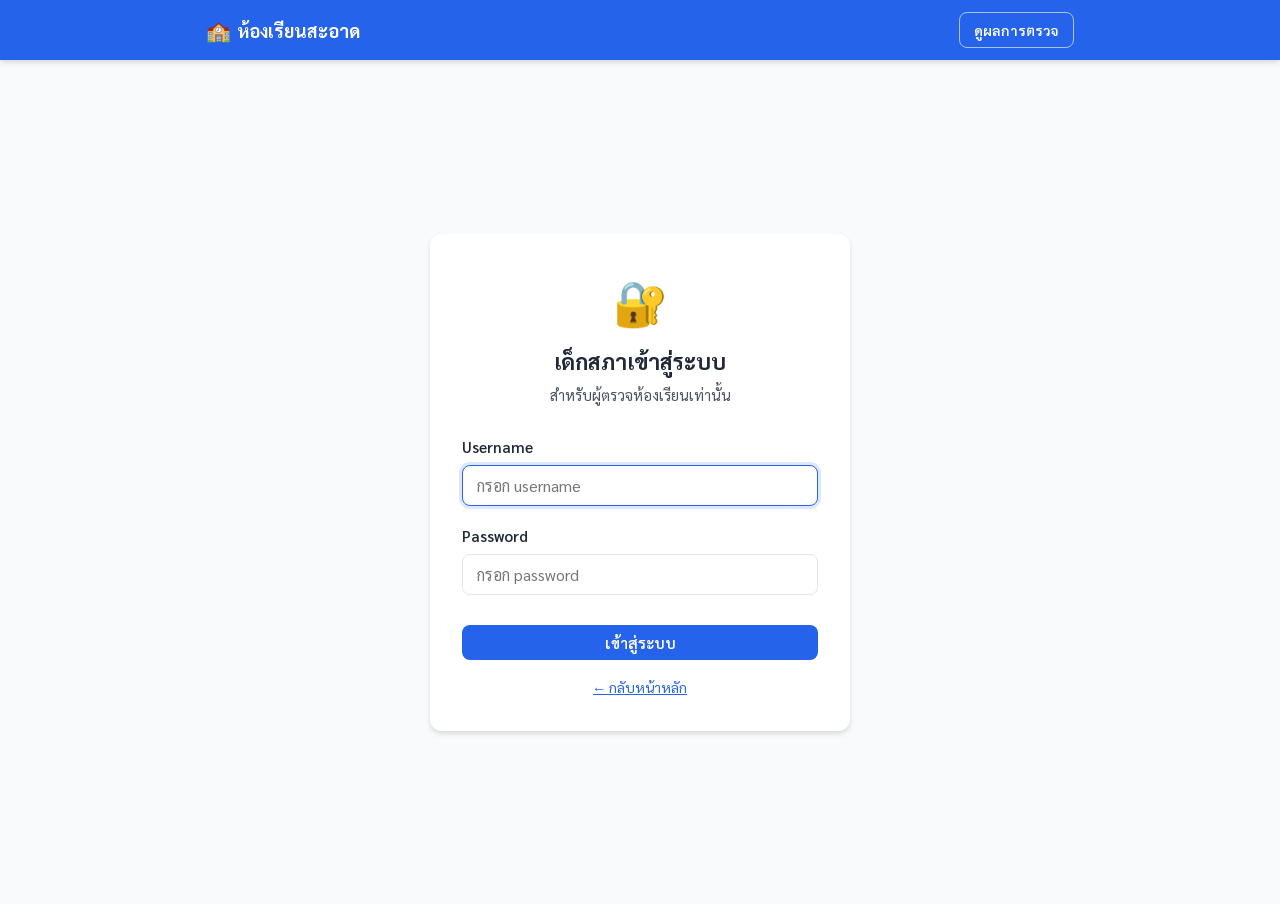
==== input.html @ e8025810 "Create input.html" ====
<!DOCTYPE html>
<html lang="th">
<head>
  <meta charset="UTF-8" />
  <meta name="viewport" content="width=device-width, initial-scale=1.0" />
  <title>คีย์คะแนน — ห้องเรียนสะอาด</title>
  <link rel="preconnect" href="https://fonts.googleapis.com" />
  <link rel="preconnect" href="https://fonts.gstatic.com" crossorigin />
  <link href="https://fonts.googleapis.com/css2?family=Sarabun:wght@400;500;600;700&display=swap" rel="stylesheet" />
  <link rel="stylesheet" href="css/style.css" />
  <style>
    .score-label-num {
      display      : inline-flex;
      align-items  : center;
      justify-content: center;
      width        : 1.5rem;
      height       : 1.5rem;
      background   : var(--primary);
      color        : var(--white);
      border-radius: 50%;
      font-size    : .75rem;
      font-weight  : 700;
      margin-right : .375rem;
      flex-shrink  : 0;
    }
    .criteria-name {
      display    : flex;
      align-items: center;
    }
    .total-display {
      font-size  : 2rem;
      font-weight: 700;
      color      : var(--primary);
      line-height: 1;
    }
    .total-max {
      font-size: 1rem;
      color    : var(--gray-400);
    }
    .section-header {
      display        : flex;
      align-items    : center;
      justify-content: space-between;
      margin-bottom  : 1rem;
    }
  </style>
</head>
<body>

  <!-- ── Navbar ─────────────────────────────────────────── -->
  <nav class="navbar">
    <div class="container">
      <a href="index.html" class="navbar-brand">
        <span>🏫</span>ห้องเรียนสะอาด
      </a>
      <div class="navbar-menu">
        <span class="navbar-user" id="display-name"></span>
        <button class="btn btn-ghost btn-sm" onclick="logout()">ออกจากระบบ</button>
      </div>
    </div>
  </nav>

  <!-- ── Main ───────────────────────────────────────────── -->
  <main class="container" style="padding: 1.5rem 1rem 3rem;">

    <!-- ── ส่วนเลือกวันและห้อง ──────────────────────────── -->
    <div class="card mb-4">
      <div class="card-title">📅 เลือกวันที่และห้องเรียน</div>

      <div style="display: grid; grid-template-columns: 1fr 1fr; gap: 1rem;">
        <!-- วันที่ -->
        <div class="form-group" style="margin-bottom: 0;">
          <label class="form-label" for="input-date">วันที่ตรวจ</label>
          <input type="date" id="input-date" class="form-control" />
        </div>

        <!-- ห้องเรียน -->
        <div class="form-group" style="margin-bottom: 0;">
          <label class="form-label" for="input-room">ห้องเรียน</label>
          <select id="input-room" class="form-control">
            <option value="">— เลือกห้อง —</option>
          </select>
        </div>
      </div>

      <button class="btn btn-outline mt-3" id="btn-load" style="width:100%;">
        🔍 โหลดข้อมูล / เริ่มคีย์ใหม่
      </button>
    </div>

    <!-- ── ส่วนคีย์คะแนน (ซ่อนไว้ก่อน) ─────────────────── -->
    <div id="score-section" class="hidden">

      <!-- Alert -->
      <div id="alert" class="alert hidden"></div>

      <div class="card mb-4">
        <div class="section-header">
          <div class="card-title" style="margin-bottom:0; border:none; padding:0;">
            📝 กรอกคะแนนแต่ละหัวข้อ
          </div>
          <!-- แสดงคะแนนรวม real-time -->
          <div style="text-align:right;">
            <div class="total-display" id="total-display">0</div>
            <div class="total-max">/ 21 คะแนน</div>
          </div>
        </div>

        <!-- badge แจ้งว่าเป็นข้อมูลใหม่หรือแก้ไข -->
        <div id="mode-badge" class="alert alert-warning hidden" style="margin-bottom:1rem;"></div>

        <div style="overflow-x: auto;">
          <table class="score-table">
            <thead>
              <tr>
                <th style="width:50%;">หัวข้อ</th>
                <th style="width:50%;">คะแนน (0–3)</th>
              </tr>
            </thead>
            <tbody id="criteria-tbody"></tbody>
            <!-- row คะแนนรวม -->
            <tfoot>
              <tr class="score-total-row">
                <td><strong>คะแนนรวม</strong></td>
                <td><strong id="total-display-foot">0</strong> / 21</td>
              </tr>
            </tfoot>
          </table>
        </div>
      </div>

      <!-- ปุ่ม Save -->
      <div style="display:flex; gap:.75rem; flex-wrap:wrap;">
        <button class="btn btn-success" id="btn-save" style="flex:1;">
          💾 บันทึกคะแนน
        </button>
        <button class="btn btn-outline" id="btn-reset" style="flex:1;">
          🔄 ล้างข้อมูล
        </button>
      </div>

    </div>

    <!-- ── Loading spinner ────────────────────────────────── -->
    <div id="loading" class="spinner-wrap hidden">
      <div class="spinner"></div>
      <span>กำลังโหลด...</span>
    </div>

  </main>

  <!-- ── Scripts ─────────────────────────────────────────── -->
  <script src="js/config.js"></script>
  <script src="js/auth.js"></script>
  <script src="js/api.js"></script>
  <script>
    // ── ตรวจสอบ login ────────────────────────────────────
    const session = requireLogin();
    if (session) {
      document.getElementById('display-name').textContent = session.display_name;
    }

    // ── Elements ──────────────────────────────────────────
    const inputDate    = document.getElementById('input-date');
    const inputRoom    = document.getElementById('input-room');
    const btnLoad      = document.getElementById('btn-load');
    const btnSave      = document.getElementById('btn-save');
    const btnReset     = document.getElementById('btn-reset');
    const scoreSection = document.getElementById('score-section');
    const criteriaTbody= document.getElementById('criteria-tbody');
    const alertEl      = document.getElementById('alert');
    const loadingEl    = document.getElementById('loading');
    const modeBadge    = document.getElementById('mode-badge');
    const totalDisplay = document.getElementById('total-display');
    const totalFoot    = document.getElementById('total-display-foot');

    // ── ตั้งค่าวันที่เริ่มต้นเป็นวันนี้ ──────────────────
    const today = new Date();
    const yyyy  = today.getFullYear();
    const mm    = String(today.getMonth() + 1).padStart(2, '0');
    const dd    = String(today.getDate()).padStart(2, '0');
    inputDate.value = `${yyyy}-${mm}-${dd}`;

    // ── โหลดรายชื่อห้องลง dropdown ───────────────────────
    async function loadRooms() {
      try {
        const res = await API.getRooms();
        if (!res.success) return;

        // จัดกลุ่มตาม building
        const grouped = {};
        res.rooms.forEach(r => {
          if (!grouped[r.building]) grouped[r.building] = [];
          grouped[r.building].push(r);
        });

        // สร้าง optgroup แยกตามอาคาร
        Object.keys(grouped).sort().forEach(building => {
          const optgroup = document.createElement('optgroup');
          optgroup.label = building;
          grouped[building].forEach(r => {
            const opt   = document.createElement('option');
            opt.value   = r.room_id;
            opt.textContent = `${r.room_id} — ${r.homeroom}`;
            optgroup.appendChild(opt);
          });
          inputRoom.appendChild(optgroup);
        });

      } catch (err) {
        showAlert('โหลดรายชื่อห้องไม่ได้: ' + err.message);
      }
    }

    // ── สร้าง radio buttons 7 หัวข้อ ─────────────────────
    function buildCriteriaRows() {
      criteriaTbody.innerHTML = '';
      CONFIG.CRITERIA.forEach((label, i) => {
        const tr = document.createElement('tr');
        tr.innerHTML = `
          <td>
            <div class="criteria-name">
              <span class="score-label-num">${i + 1}</span>
              ${label}
            </div>
          </td>
          <td>
            <div class="score-options">
              ${[0,1,2,3].map(v => `
                <input type="radio" name="c${i}" id="c${i}_${v}" value="${v}" />
                <label for="c${i}_${v}">${v}</label>
              `).join('')}
            </div>
          </td>
        `;
        criteriaTbody.appendChild(tr);
      });

      // ฟัง event เปลี่ยนคะแนน → อัปเดต total
      criteriaTbody.querySelectorAll('input[type="radio"]').forEach(radio => {
        radio.addEventListener('change', updateTotal);
      });
    }

    // ── อัปเดตคะแนนรวม real-time ─────────────────────────
    function updateTotal() {
      let total = 0;
      CONFIG.CRITERIA.forEach((_, i) => {
        const checked = criteriaTbody.querySelector(`input[name="c${i}"]:checked`);
        if (checked) total += parseInt(checked.value);
      });
      totalDisplay.textContent = total;
      totalFoot.textContent    = total;

      // เปลี่ยนสีตามระดับคะแนน
      if (total >= 18) {
        totalDisplay.style.color = 'var(--success)';
      } else if (total >= 12) {
        totalDisplay.style.color = 'var(--warning)';
      } else {
        totalDisplay.style.color = 'var(--danger)';
      }
    }

    // ── กรอกคะแนนจากข้อมูลเดิม (กรณีแก้ไข) ─────────────
    function fillScores(scores) {
      scores.forEach((val, i) => {
        const radio = criteriaTbody.querySelector(`input[name="c${i}"][value="${val}"]`);
        if (radio) radio.checked = true;
      });
      updateTotal();
    }

    // ── ล้างคะแนนทั้งหมด ──────────────────────────────────
    function resetScores() {
      criteriaTbody.querySelectorAll('input[type="radio"]').forEach(r => r.checked = false);
      totalDisplay.textContent  = '0';
      totalFoot.textContent     = '0';
      totalDisplay.style.color  = 'var(--primary)';
      modeBadge.className       = 'alert alert-warning hidden';
    }

    // ── โหลดข้อมูล / เริ่มคีย์ใหม่ ───────────────────────
    async function handleLoad() {
      const date    = inputDate.value;
      const room_id = inputRoom.value;

      if (!date) { showAlert('กรุณาเลือกวันที่'); return; }
      if (!room_id) { showAlert('กรุณาเลือกห้องเรียน'); return; }

      hideAlert();
      setLoading(true);
      buildCriteriaRows();

      try {
        const res = await API.getScoreByDateRoom(date, room_id);

        if (res.success && res.found) {
          // มีข้อมูลเดิม → โหลดมาแสดงเพื่อแก้ไข
          fillScores(res.scores);
          modeBadge.textContent = `✏️ พบข้อมูลเดิมของห้อง ${room_id} วันที่ ${date} — กำลังแก้ไข`;
          modeBadge.className   = 'alert alert-warning';
        } else {
          // ยังไม่มีข้อมูล → คีย์ใหม่
          resetScores();
          modeBadge.textContent = `🆕 คีย์ข้อมูลใหม่ ห้อง ${room_id} วันที่ ${date}`;
          modeBadge.className   = 'alert alert-success';
        }

        scoreSection.classList.remove('hidden');

      } catch (err) {
        showAlert('โหลดข้อมูลไม่ได้: ' + err.message);
      }

      setLoading(false);
    }

    // ── บันทึกคะแนน ───────────────────────────────────────
    async function handleSave() {
      const date    = inputDate.value;
      const room_id = inputRoom.value;

      // เก็บคะแนนจาก radio buttons
      const scores = CONFIG.CRITERIA.map((_, i) => {
        const checked = criteriaTbody.querySelector(`input[name="c${i}"]:checked`);
        return checked ? parseInt(checked.value) : null;
      });

      // ตรวจว่ากรอกครบทุกหัวข้อ
      if (scores.includes(null)) {
        showAlert('กรุณากรอกคะแนนให้ครบทุกหัวข้อ (7 หัวข้อ)');
        return;
      }

      hideAlert();
      btnSave.disabled    = true;
      btnSave.textContent = '💾 กำลังบันทึก...';

      try {
        const res = await API.saveScore(date, room_id, scores);

        if (res.success) {
          const action = res.action === 'updated' ? 'อัปเดต' : 'บันทึก';
          showAlert(`✅ ${action}คะแนนสำเร็จ! ห้อง ${room_id} รวม ${res.total} / 21 คะแนน`, 'success');
          // อัปเดต badge เป็นโหมดแก้ไข
          modeBadge.textContent = `✏️ บันทึกแล้ว — คลิก "โหลดข้อมูล" อีกครั้งเพื่อแก้ไข`;
          modeBadge.className   = 'alert alert-warning';
        } else {
          showAlert(res.message || 'บันทึกไม่สำเร็จ กรุณาลองใหม่');
        }

      } catch (err) {
        showAlert('เชื่อมต่อ server ไม่ได้: ' + err.message);
      }

      btnSave.disabled    = false;
      btnSave.textContent = '💾 บันทึกคะแนน';
    }

    // ── Utilities ─────────────────────────────────────────
    function showAlert(message, type = 'danger') {
      alertEl.textContent = message;
      alertEl.className   = `alert alert-${type}`;
      alertEl.scrollIntoView({ behavior: 'smooth', block: 'nearest' });
    }

    function hideAlert() {
      alertEl.className = 'alert hidden';
    }

    function setLoading(loading) {
      loadingEl.classList.toggle('hidden', !loading);
      btnLoad.disabled = loading;
    }

    // ── Event listeners ───────────────────────────────────
    btnLoad.addEventListener('click', handleLoad);
    btnSave.addEventListener('click', handleSave);
    btnReset.addEventListener('click', () => {
      resetScores();
      hideAlert();
    });

    // เมื่อเปลี่ยนวันหรือห้อง ซ่อนฟอร์มคะแนนก่อน
    inputDate.addEventListener('change', () => {
      scoreSection.classList.add('hidden');
      hideAlert();
    });
    inputRoom.addEventListener('change', () => {
      scoreSection.classList.add('hidden');
      hideAlert();
    });

    // ── Init ──────────────────────────────────────────────
    loadRooms();
    buildCriteriaRows();

  </script>

</body>
</html>
---- css/style.css ----
/* ============================================================
   style.css
   ตกแต่งทุกหน้าของระบบห้องเรียนสะอาด
   ============================================================ */

/* ── Reset & Base ─────────────────────────────────────────── */
*, *::before, *::after {
  box-sizing: border-box;
  margin: 0;
  padding: 0;
}

:root {
  --primary       : #2563eb;
  --primary-dark  : #1d4ed8;
  --primary-light : #eff6ff;
  --success       : #16a34a;
  --success-light : #f0fdf4;
  --danger        : #dc2626;
  --danger-light  : #fef2f2;
  --warning       : #d97706;
  --warning-light : #fffbeb;
  --gray-50       : #f9fafb;
  --gray-100      : #f3f4f6;
  --gray-200      : #e5e7eb;
  --gray-400      : #9ca3af;
  --gray-600      : #4b5563;
  --gray-800      : #1f2937;
  --white         : #ffffff;
  --radius        : 8px;
  --radius-lg     : 12px;
  --shadow        : 0 1px 3px rgba(0,0,0,.10), 0 1px 2px rgba(0,0,0,.06);
  --shadow-md     : 0 4px 6px rgba(0,0,0,.07), 0 2px 4px rgba(0,0,0,.06);
  --transition    : .2s ease;
  --gold          : #f59e0b;
  --gold-light    : #fffbeb;
  --silver        : #6b7280;
  --silver-light  : #f3f4f6;
  --bronze        : #92400e;
  --bronze-light  : #fef3c7;
}

html { font-size: 16px; }

body {
  font-family: 'Sarabun', 'Noto Sans Thai', sans-serif;
  background : var(--gray-50);
  color      : var(--gray-800);
  min-height : 100vh;
  line-height: 1.6;
}

/* ── Typography ───────────────────────────────────────────── */
h1 { font-size: 1.75rem; font-weight: 700; }
h2 { font-size: 1.375rem; font-weight: 700; }
h3 { font-size: 1.125rem; font-weight: 600; }
p  { color: var(--gray-600); }

/* ── Layout ───────────────────────────────────────────────── */
.container {
  max-width : 900px;
  margin    : 0 auto;
  padding   : 0 1rem;
}

.container-sm {
  max-width: 480px;
  margin   : 0 auto;
  padding  : 0 1rem;
}

/* ── Navbar ───────────────────────────────────────────────── */
.navbar {
  background   : var(--primary);
  color        : var(--white);
  padding      : .75rem 0;
  box-shadow   : var(--shadow-md);
  position     : sticky;
  top          : 0;
  z-index      : 100;
}

.navbar .container {
  display        : flex;
  align-items    : center;
  justify-content: space-between;
}

.navbar-brand {
  font-size  : 1.125rem;
  font-weight: 700;
  color      : var(--white);
  text-decoration: none;
}

.navbar-brand span {
  font-size  : 1.25rem;
  margin-right: .4rem;
}

.navbar-menu {
  display    : flex;
  align-items: center;
  gap        : .5rem;
}

.navbar-user {
  font-size: .875rem;
  opacity  : .85;
}

/* ── Buttons ──────────────────────────────────────────────── */
.btn {
  display        : inline-flex;
  align-items    : center;
  justify-content: center;
  gap            : .375rem;
  padding        : .5rem 1.25rem;
  border-radius  : var(--radius);
  border         : none;
  font-size      : .9375rem;
  font-family    : inherit;
  font-weight    : 600;
  cursor         : pointer;
  transition     : background var(--transition), transform var(--transition);
  text-decoration: none;
  white-space    : nowrap;
}

.btn:active { transform: scale(.97); }

.btn-primary {
  background: var(--primary);
  color     : var(--white);
}
.btn-primary:hover { background: var(--primary-dark); }

.btn-success {
  background: var(--success);
  color     : var(--white);
}
.btn-success:hover { background: #15803d; }

.btn-danger {
  background: var(--danger);
  color     : var(--white);
}
.btn-danger:hover { background: #b91c1c; }

.btn-outline {
  background: var(--white);
  color     : var(--primary);
  border    : 1.5px solid var(--primary);
}
.btn-outline:hover {
  background: var(--primary-light);
}

.btn-ghost {
  background: transparent;
  color     : var(--white);
  border    : 1.5px solid rgba(255,255,255,.6);
}
.btn-ghost:hover { background: rgba(255,255,255,.15); }

.btn-sm {
  padding  : .375rem .875rem;
  font-size: .875rem;
}

.btn-full { width: 100%; }

.btn:disabled {
  opacity: .55;
  cursor : not-allowed;
  transform: none;
}

/* ── Card ─────────────────────────────────────────────────── */
.card {
  background   : var(--white);
  border-radius: var(--radius-lg);
  box-shadow   : var(--shadow);
  padding      : 1.5rem;
}

.card-title {
  font-size    : 1.125rem;
  font-weight  : 700;
  margin-bottom: 1rem;
  padding-bottom: .625rem;
  border-bottom: 2px solid var(--gray-100);
}

/* ── Form ─────────────────────────────────────────────────── */
.form-group {
  margin-bottom: 1.125rem;
}

.form-label {
  display      : block;
  font-weight  : 600;
  font-size    : .9375rem;
  margin-bottom: .375rem;
  color        : var(--gray-800);
}

.form-control {
  width        : 100%;
  padding      : .5625rem .875rem;
  border       : 1.5px solid var(--gray-200);
  border-radius: var(--radius);
  font-size    : 1rem;
  font-family  : inherit;
  color        : var(--gray-800);
  background   : var(--white);
  transition   : border-color var(--transition), box-shadow var(--transition);
  appearance   : none;
}

.form-control:focus {
  outline     : none;
  border-color: var(--primary);
  box-shadow  : 0 0 0 3px rgba(37,99,235,.15);
}

select.form-control { cursor: pointer; }

/* ── Score Input (หน้าคีย์คะแนน) ─────────────────────────── */
.score-table {
  width          : 100%;
  border-collapse: collapse;
  font-size      : .9375rem;
}

.score-table th,
.score-table td {
  padding: .625rem .75rem;
  text-align: left;
  border-bottom: 1px solid var(--gray-100);
}

.score-table th {
  background : var(--gray-50);
  font-weight: 600;
  color      : var(--gray-600);
  font-size  : .875rem;
}

.score-table tbody tr:last-child td { border-bottom: none; }

.score-table tbody tr:hover { background: var(--gray-50); }

/* Radio score buttons 0-3 */
.score-options {
  display: flex;
  gap    : .375rem;
}

.score-options input[type="radio"] { display: none; }

.score-options label {
  display        : flex;
  align-items    : center;
  justify-content: center;
  width          : 2.25rem;
  height         : 2.25rem;
  border-radius  : var(--radius);
  border         : 1.5px solid var(--gray-200);
  font-weight    : 700;
  font-size      : 1rem;
  cursor         : pointer;
  transition     : all var(--transition);
  color          : var(--gray-600);
}

.score-options input[type="radio"]:checked + label {
  background  : var(--primary);
  border-color: var(--primary);
  color       : var(--white);
}

.score-options label:hover {
  border-color: var(--primary);
  color       : var(--primary);
}

.score-total-row td {
  font-weight: 700;
  font-size  : 1rem;
  background : var(--primary-light) !important;
  color      : var(--primary);
}

/* ── Alert / Toast ────────────────────────────────────────── */
.alert {
  padding      : .75rem 1rem;
  border-radius: var(--radius);
  font-size    : .9375rem;
  font-weight  : 500;
  margin-bottom: 1rem;
}

.alert-success {
  background: var(--success-light);
  color     : var(--success);
  border    : 1px solid #bbf7d0;
}

.alert-danger {
  background: var(--danger-light);
  color     : var(--danger);
  border    : 1px solid #fecaca;
}

.alert-warning {
  background: var(--warning-light);
  color     : var(--warning);
  border    : 1px solid #fde68a;
}

/* ── Table (สรุปผล) ───────────────────────────────────────── */
.report-table {
  width          : 100%;
  border-collapse: collapse;
  font-size      : .9375rem;
}

.report-table th,
.report-table td {
  padding   : .625rem .875rem;
  text-align: center;
  border    : 1px solid var(--gray-200);
}

.report-table th {
  background : var(--primary);
  color      : var(--white);
  font-weight: 600;
  font-size  : .875rem;
}

.report-table th.col-left,
.report-table td.col-left {
  text-align: left;
}

.report-table tbody tr:nth-child(even) {
  background: var(--gray-50);
}

.report-table tbody tr:hover {
  background: var(--primary-light);
}

/* ── Medal badges ─────────────────────────────────────────── */
.medal-badge {
  display      : inline-flex;
  align-items  : center;
  gap          : .25rem;
  padding      : .25rem .625rem;
  border-radius: 999px;
  font-size    : .8125rem;
  font-weight  : 700;
}

.medal-gold {
  background: var(--gold-light);
  color     : #92400e;
  border    : 1px solid #fcd34d;
}

.medal-silver {
  background: var(--silver-light);
  color     : var(--silver);
  border    : 1px solid var(--gray-200);
}

.medal-bronze {
  background: var(--bronze-light);
  color     : var(--bronze);
  border    : 1px solid #fcd34d;
}

/* ── Passed / Failed badge ────────────────────────────────── */
.badge-pass {
  background: var(--success-light);
  color     : var(--success);
  border    : 1px solid #bbf7d0;
  padding   : .2rem .6rem;
  border-radius: 999px;
  font-size : .8125rem;
  font-weight: 600;
}

.badge-fail {
  background: var(--danger-light);
  color     : var(--danger);
  border    : 1px solid #fecaca;
  padding   : .2rem .6rem;
  border-radius: 999px;
  font-size : .8125rem;
  font-weight: 600;
}

/* ── Loading spinner ──────────────────────────────────────── */
.spinner-wrap {
  display        : flex;
  flex-direction : column;
  align-items    : center;
  justify-content: center;
  padding        : 3rem 0;
  gap            : .75rem;
  color          : var(--gray-400);
}

.spinner {
  width        : 2rem;
  height       : 2rem;
  border       : 3px solid var(--gray-200);
  border-top   : 3px solid var(--primary);
  border-radius: 50%;
  animation    : spin .7s linear infinite;
}

@keyframes spin {
  to { transform: rotate(360deg); }
}

/* ── Filter bar ───────────────────────────────────────────── */
.filter-bar {
  display   : flex;
  flex-wrap : wrap;
  gap       : .75rem;
  align-items: flex-end;
  margin-bottom: 1.25rem;
}

.filter-bar .form-group { margin-bottom: 0; }

/* ── Summary stat boxes ───────────────────────────────────── */
.stat-grid {
  display              : grid;
  grid-template-columns: repeat(auto-fit, minmax(140px, 1fr));
  gap                  : .875rem;
  margin-bottom        : 1.25rem;
}

.stat-box {
  background   : var(--white);
  border-radius: var(--radius);
  padding      : 1rem;
  text-align   : center;
  box-shadow   : var(--shadow);
  border-top   : 3px solid var(--gray-200);
}

.stat-box.gold   { border-top-color: var(--gold); }
.stat-box.silver { border-top-color: var(--silver); }
.stat-box.bronze { border-top-color: #cd7f32; }

.stat-box-number {
  font-size  : 2rem;
  font-weight: 700;
  line-height: 1;
}

.stat-box-label {
  font-size : .875rem;
  color     : var(--gray-600);
  margin-top: .25rem;
}

/* ── Page hero (หน้าหลัก) ─────────────────────────────────── */
.hero {
  background   : linear-gradient(135deg, var(--primary) 0%, #1e40af 100%);
  color        : var(--white);
  padding      : 3rem 0;
  text-align   : center;
  margin-bottom: 2rem;
}

.hero h1 { font-size: 2rem; margin-bottom: .5rem; }
.hero p  { color: rgba(255,255,255,.85); font-size: 1.0625rem; }

.hero-actions {
  display        : flex;
  justify-content: center;
  gap            : 1rem;
  margin-top     : 1.5rem;
  flex-wrap      : wrap;
}

/* ── Utility ──────────────────────────────────────────────── */
.mt-1 { margin-top: .25rem; }
.mt-2 { margin-top: .5rem; }
.mt-3 { margin-top: .75rem; }
.mt-4 { margin-top: 1rem; }
.mb-4 { margin-bottom: 1rem; }
.mb-6 { margin-bottom: 1.5rem; }
.text-center { text-align: center; }
.text-right  { text-align: right; }
.text-muted  { color: var(--gray-400); font-size: .875rem; }
.text-success { color: var(--success); }
.text-danger  { color: var(--danger); }
.hidden { display: none !important; }
.flex   { display: flex; }
.gap-2  { gap: .5rem; }
.gap-3  { gap: .75rem; }
.items-center { align-items: center; }
.justify-between { justify-content: space-between; }

/* ── Responsive ───────────────────────────────────────────── */
@media (max-width: 640px) {
  h1 { font-size: 1.5rem; }
  .hero h1 { font-size: 1.625rem; }
  .hero { padding: 2rem 0; }

  .score-table th:nth-child(1),
  .score-table td:nth-child(1) {
    font-size: .875rem;
  }

  .filter-bar { flex-direction: column; }
  .filter-bar .form-group,
  .filter-bar .btn { width: 100%; }

  .stat-grid { grid-template-columns: repeat(3, 1fr); }

  .report-table { font-size: .8125rem; }
  .report-table th,
  .report-table td { padding: .5rem .5rem; }
}
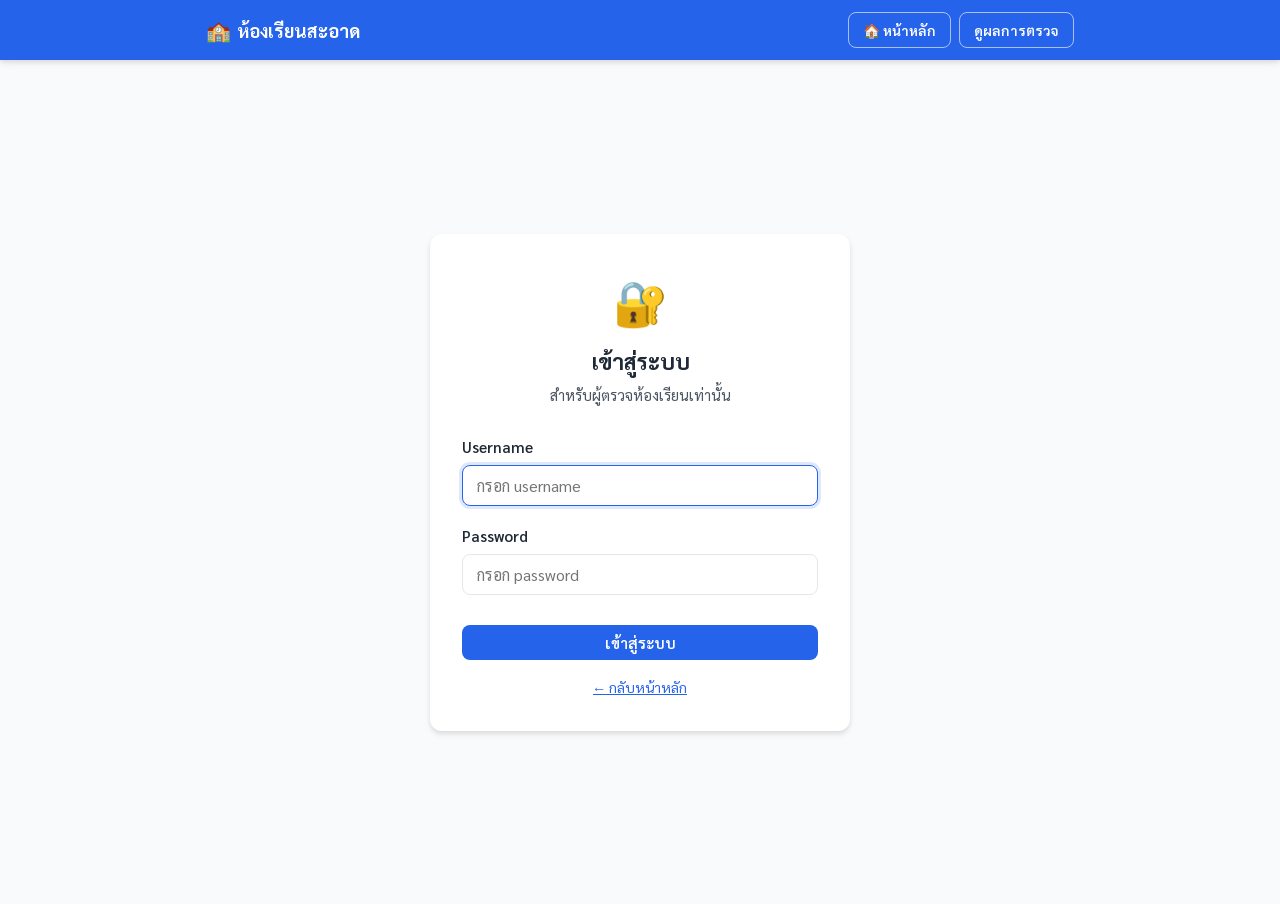
==== commit 1e64968c: "Update input.html" ====
--- a/input.html
+++ b/input.html
@@ -54,6 +54,7 @@
         <span>🏫</span>ห้องเรียนสะอาด
       </a>
       <div class="navbar-menu">
+        <a href="index.html" class="btn btn-ghost btn-sm">🏠 หน้าหลัก</a>
         <span class="navbar-user" id="display-name"></span>
         <button class="btn btn-ghost btn-sm" onclick="logout()">ออกจากระบบ</button>
       </div>
@@ -157,7 +158,8 @@
     // ── ตรวจสอบ login ────────────────────────────────────
     const session = requireLogin();
     if (session) {
-      document.getElementById('display-name').textContent = session.display_name;
+      const positionText = session.position ? ` (${session.position})` : '';
+      document.getElementById('display-name').textContent = `${session.display_name}${positionText}`;
     }
 
     // ── Elements ──────────────────────────────────────────
